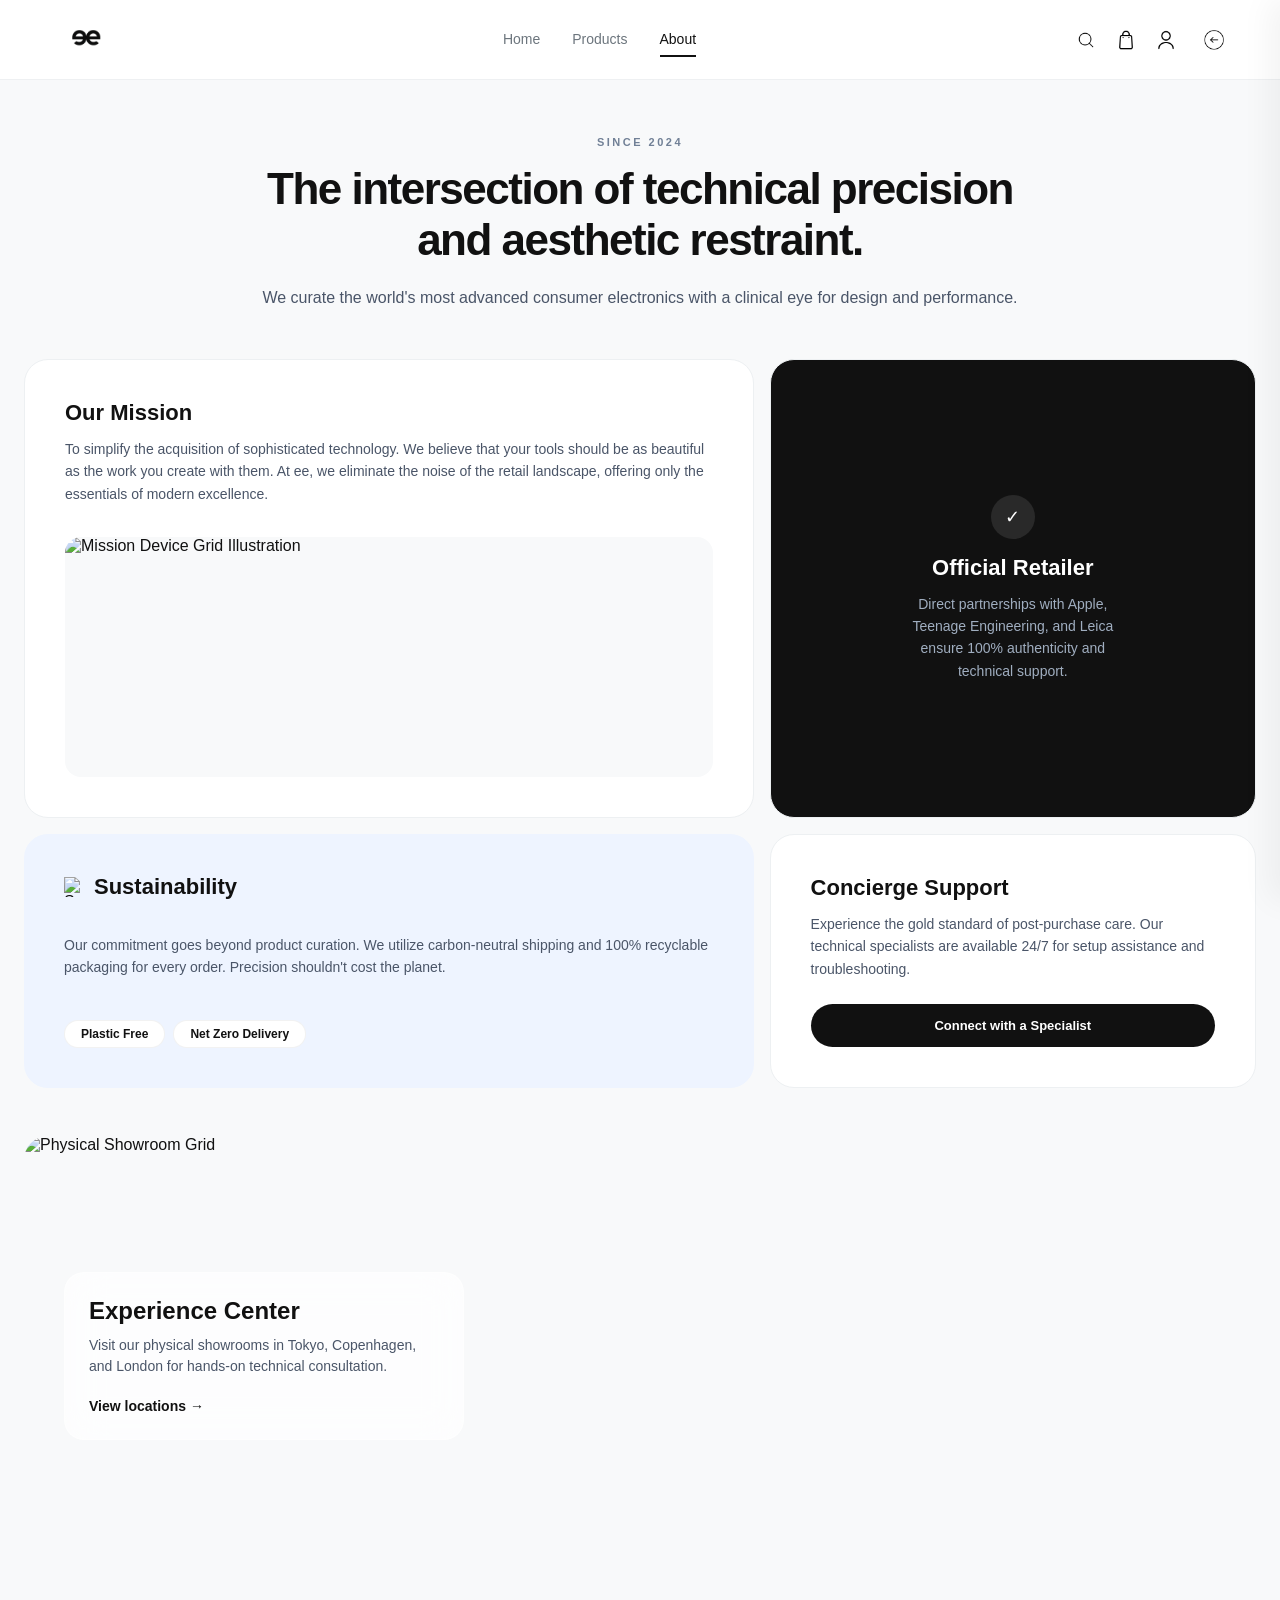
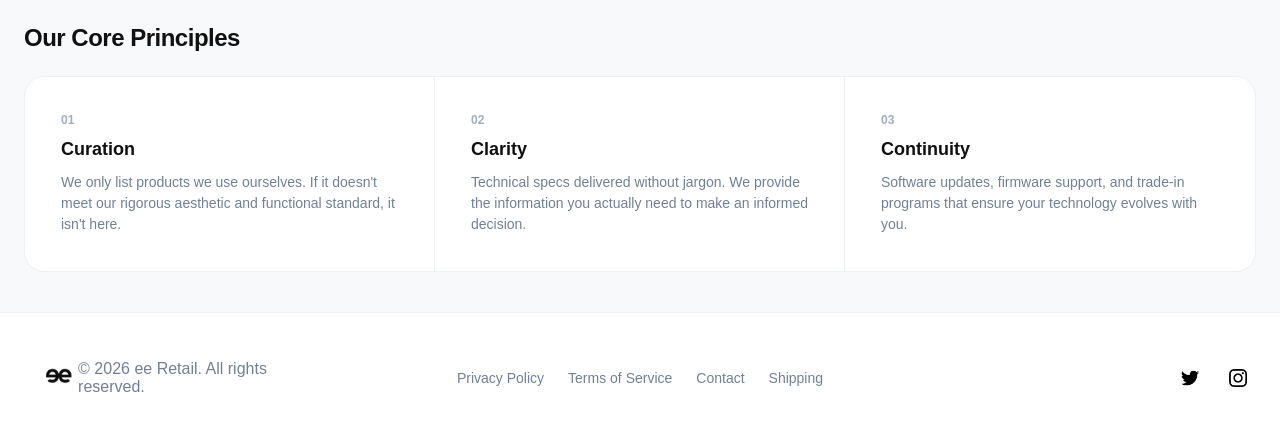
==== about.html @ ccc55a13 "first commit" ====
<!DOCTYPE html>
<html lang="en">
<head>
    <meta charset="UTF-8">
    <meta name="viewport" content="width=device-width, initial-scale=1.0">
    <title>ee | Technical Precision & Aesthetic Restraint</title>
    <link rel="stylesheet" href="index.css">
</head>
<body>

    <nav class="navbar">
        <div class="nav-container">
            <div class="brand-logo">
                <img src="ee logo.png" alt="ee logo">
            </div>
            <div class="nav-links-desktop">
                <a href="home.html">Home</a>
                <a href="products.html">Products</a>
                <a href="about.html" class="active">About</a>
            </div>
            <div class="nav-icons">
                <img src="magnifying-glass.png" alt="Search" class="nav-icon">
                <a href="cart.html" style="display:inline-block; line-height:0;"><img src="bag.png" alt="Cart" class="nav-icon"></a>
                <img src="user.png" alt="Account" class="nav-icon">
                <button class="nav-btn-menu" onclick="toggleSidebar()">
                    <span></span><span></span><span></span>
                </button>
                <div class="back-btn-container">
                <a href="home.html" class="back-btn-link">
                    <button class="back-btn" aria-label="Go back to home">
                        <img src="back-arrows.png" alt="back-arrow">
                    </button>
                </a>
            </div>
            </div>
        </div>
    </nav>

    <aside id="side-navbar" class="sidebar">
        <button onclick="toggleSidebar()" class="closeBtn">✕</button>
        <ul class="mobile-nav-links">
            <li><a href="home.html">Home</a></li>
            <li><a href="products.html">Products</a></li>
            <li><a href="about.html" class="active">About</a></li>
        </ul>
    </aside>
    <div id="overlay" onclick="toggleSidebar()"></div>

    <main class="global-main-container">
        <header class="about-hero-header">
            <span class="about-tagline">SINCE 2024</span>
            <h1>The intersection of technical precision and aesthetic restraint.</h1>
            <p>We curate the world's most advanced consumer electronics with a clinical eye for design and performance.</p>
        </header>

        <section class="asymmetric-grid-layout">
            <div class="showcase-card feature-mission-card">
                <h3>Our Mission</h3>
                <p>To simplify the acquisition of sophisticated technology. We believe that your tools should be as beautiful as the work you create with them. At ee, we eliminate the noise of the retail landscape, offering only the essentials of modern excellence.</p>
                <div class="card-inner-graphic-frame">
                    <img src="container.svg" alt="Mission Device Grid Illustration">
                </div>
            </div>

            <div class="showcase-card feature-retailer-card">
                <div class="verified-badge-pill">✓</div>
                <h3>Official Retailer</h3>
                <p>Direct partnerships with Apple, Teenage Engineering, and Leica ensure 100% authenticity and technical support.</p>
            </div>

            <div class="showcase-card feature-sustainability-card">
                <div class="card-header-icon-wrap">
                    <img src="Icon (1).png" alt="Sustainability Emblem">
                    <h3>Sustainability</h3>
                </div>
                <p>Our commitment goes beyond product curation. We utilize carbon-neutral shipping and 100% recyclable packaging for every order. Precision shouldn't cost the planet.</p>
                <div class="badge-row-container">
                    <span class="text-pill-badge">Plastic Free</span>
                    <span class="text-pill-badge">Net Zero Delivery</span>
                </div>
            </div>

            <div class="showcase-card feature-support-card">
                <h3>Concierge Support</h3>
                <p>Experience the gold standard of post-purchase care. Our technical specialists are available 24/7 for setup assistance and troubleshooting.</p>
                <button class="support-action-btn-dark">Connect with a Specialist</button>
            </div>
        </section>

        <section class="experience-center-hero-block">
            <img src="image.png" alt="Physical Showroom Grid" class="experience-bg-cover-media">
            <div class="experience-blur-overlay-box">
                <h2>Experience Center</h2>
                <p>Visit our physical showrooms in Tokyo, Copenhagen, and London for hands-on technical consultation.</p>
                <a href="#" class="experience-link-arrow">View locations <span class="arrow">→</span></a>
            </div>
        </section>

        <section class="principles-statement-block">
            <h2 class="principles-section-title">Our Core Principles</h2>
            <div class="principles-grid-row">
                <div class="principle-column-node">
                    <span class="principle-sequence-index">01</span>
                    <h3>Curation</h3>
                    <p>We only list products we use ourselves. If it doesn't meet our rigorous aesthetic and functional standard, it isn't here.</p>
                </div>
                <div class="principle-column-node">
                    <span class="principle-sequence-index">02</span>
                    <h3>Clarity</h3>
                    <p>Technical specs delivered without jargon. We provide the information you actually need to make an informed decision.</p>
                </div>
                <div class="principle-column-node">
                    <span class="principle-sequence-index">03</span>
                    <h3>Continuity</h3>
                    <p>Software updates, firmware support, and trade-in programs that ensure your technology evolves with you.</p>
                </div>
            </div>
        </section>
    </main>

    <footer class="global-footer">
      <div class="footer-left-block">
    <div class="footer-left-logo">
        <img src="ee logo.png" alt="brand-logo">
    </div>          
    
    <div class="footer-text-group">
        <p class="footer-copyright-text">© 2026 ee Retail. All rights reserved.</p>
    </div>
</div>
        <div class="footer-nav-links">
            <a href="#">Privacy Policy</a>
            <a href="#">Terms of Service</a>
            <a href="#">Contact</a>
            <a href="#">Shipping</a>
        </div>
       <div class="footer-social-tray">
            <a href="#" class="social-icon-btn"><img src="twitter.png" alt="twitter"></a>
            <a href="#" class="social-icon-btn"><img src="instagram.png" alt="instagram"></a>
        </div>
    </footer>

    <script>
        function toggleSidebar() {
            document.getElementById('side-navbar').classList.toggle('active');
            document.getElementById('overlay').classList.toggle('active');
        }
    </script>
</body>
</html>
---- index.css ----
/* ==========================================================================
   PART 1: 📱 EXTRA SMALL DEVICES (Default Mobile Layout - Under 576px)
   ========================================================================== */

* {
    margin: 0;
    padding: 0;
    box-sizing: border-box;
}
body {
    font-family: -apple-system, BlinkMacSystemFont, "Segoe UI", Roboto, Helvetica, Arial, sans-serif;
    background: #f8f9fa;
    color: #111111;
    overflow-x: hidden;
    -webkit-font-smoothing: antialiased;

    /* ADDED THESE NEW LINES */
    display: flex;
    flex-direction: column;
    min-height: 100vh;
}

/* Base Main Structural Wrapper for Mobile (Equal 20px padding) */
.global-main-container {
    width: 100%;
    margin: 0 auto;
    padding: 24px 20px;
    display: flex;
    flex-direction: column;
    gap: 32px;

    /* ADDED THIS NEW LINE */
    flex: 1;
}

/* 2. HEADER & NAVIGATION BAR (Mobile Baseline) */
.navbar {
    display: flex;
    align-items: center;
    justify-content: center;
    height: 70px; 
    background: #ffffff;
    border-bottom: 1px solid #eef0f2;
    position: sticky;
    top: 0;
    z-index: 999;
    padding: 0 20px;
}

.nav-container {
    display: flex;
    align-items: center;
    justify-content: space-between;
    width: 100%;
    max-width: 1400px;
    position: relative; /* REQUIRED: Lets the center container align perfectly to the navbar width */
}

.brand-logo {
    display: flex;
    align-items: center;
    cursor: pointer;
    z-index: 10; /* Keeps it clickable above the center layer */
}

.brand-logo img {
    height: 50px;
    object-fit: contain;
    display: block;
}

/* Hidden by default on mobile view */
.nav-links-desktop,
.checkout-pipeline-steps-container,
.catalog-filter-sidebar,
.cart-pane-header-row {
    display: none; 
}

.nav-icons {
    display: flex;
    align-items: center;
    gap: 20px;
}

.nav-icon {
    width: 20px;
    height: 20px;
    object-fit: contain;
    cursor: pointer;
    display: block;
}

/* Hamburger Configuration for Mobile View */
.nav-btn-menu {
    display: flex;
    flex-direction: column;
    gap: 5px;
    background: none;
    border: none;
    cursor: pointer;
    padding: 4px;
}

.nav-btn-menu span {
    display: block;
    width: 22px;
    height: 2px;
    background: #111111;
    border-radius: 2px;
}

/* 3. MOBILE ASIDE SIDEBAR CONTROL DRAWER */
.sidebar {
    position: fixed;
    top: 0;
    right: 0;
    width: 280px;
    height: 100vh;
    background: #ffffff;
    z-index: 1000;
    padding: 40px 24px;
    display: flex;
    flex-direction: column;
    gap: 32px;
    box-shadow: -10px 0 30px rgba(0,0,0,0.05);
    transform: translateX(100%);
}

.sidebar.active {
    transform: translateX(0);
}

.closeBtn {
    position: absolute;
    top: 24px;
    left: 24px;
    background: none;
    border: none;
    color: #111111;
    font-size: 20px;
    cursor: pointer;
}

.mobile-nav-links {
    list-style: none;
    display: flex;
    flex-direction: column;
    gap: 20px;
    margin-top: 40px;
}

.mobile-nav-links a {
    text-decoration: none;
    color: #6c757d;
    font-size: 18px;
    font-weight: 500;
    display: block;
    padding: 8px 0;
}

#overlay {
    display: none;
    position: fixed;
    inset: 0;
    background: rgba(0, 0, 0, 0.3);
    backdrop-filter: blur(4px);
    z-index: 998;
}

#overlay.active {
    display: block;
}

/* 4. PIPELINE STEP PROGRESS INDICATOR */
.pipeline-step-item {
    display: flex;
    align-items: center;
    gap: 8px;
    cursor: pointer;
}

.pipeline-step-item input[type="radio"] {
    position: relative;
    opacity: 1;
    width: 14px;
    height: 14px;
    cursor: pointer;
    accent-color: black;
}

.pipeline-step-item label {
    font-size: 12px;
    font-weight: 500;
    color: #8a94a0;
    cursor: pointer;
    user-select: none;
}

.pipeline-step-item input[type="radio"]:checked + label {
    color: #111111;
    font-weight: 600;
}

.pipeline-step-separator {
    width: 20px;
    height: 1px;
    background: #edf0f2;
}

/* NEW ADDITION: NEW CART HEADER COMPONENT (Mobile State) */

/* Clean & Contained Cart Header Alignment */
.cart-view-header {
    display: flex;
    align-items: flex-end; /* Bottom line perfectly aligns with both text and button */
    justify-content: space-between;
    width: 100%;
    padding:  20px 0; /* No external padding, stays inside the main boundaries */
    margin-bottom: 8px; /* Safe space before the table list starts */
    font-size:16px ;
}

.cart-main-title {
    font-size: 20px;
    font-weight: 700;
    color: #111111;
    letter-spacing: -0.5px;
    line-height: 1.2;
}

.cart-total-badge {
    color: #718096;
    font-weight: 500;
    font-size: 18px;
    margin-left: 6px;
}

.clear-cart-trigger {
    background: none;
    border: none;
    color: red;
    font-size: 14px;
    font-weight: 500;
    cursor: pointer;
    text-decoration: none;
    padding-bottom: 4px; 
    transition: color 0.2s ease;
}

.delete-icon {
    margin-right: 8px; 
}

/* Container box */
.back-btn-container {
    display: flex;
    align-items: center;
    padding: 12px 0;
    
    /* ADD THIS LINE TO FORCIBLY PUSH IT TO THE FAR RIGHT */
    margin-left: auto; 
}

/* The Button structural styles */
.back-btn {
    background: transparent;  /* Removes default gray button color */
    border: none;              /* Removes default border box */
    padding: 8px;              /* Hitbox area making it easy to click */
    cursor: pointer;          /* Shows the pointer hand on hover */
    display: inline-flex;
    align-items: center;
    justify-content: center;
    border-radius: 50%;        /* Makes the background area circular */
    transition: background-color 0.2s ease;
}


.back-btn:hover {
    background-color: #f3f4f6; /* Subtle light gray circle background on hover */
}

/* Responsive Arrow Image sizing */
.back-btn img {
    width: 20px;               /* Scales your arrow image perfectly */
    height: 20px;
    object-fit: contain;       /* Prevents image distortion */
    display: block;
}


.hero-showcase-block {
    display: flex;
    flex-direction: column; 
    background: #0b0b0c;
    border-radius: 24px;
    overflow: hidden;
    min-height: 480px;
}

.hero-text-content {
    flex: 1;
    padding: 40px 24px; 
    display: flex;
    flex-direction: column;
    justify-content: center;
}

.hero-context-tag {
    font-size: 11px;
    font-weight: 600;
    letter-spacing: 2px;
    color: #8e8e93;
    margin-bottom: 16px;
}

.hero-main-title {
    font-size: 32px; 
    font-weight: 700;
    color: #ffffff;
    line-height: 1.15;
    letter-spacing: -1px;
    margin-bottom: 16px;
}

.hero-body-desc {
    font-size: 15px;
    color: #aeaeac;
    line-height: 1.6;
    max-width: 320px;
    margin-bottom: 32px;
}

.hero-action-btn {
    display: inline-flex;
    align-items: center;
    gap: 8px;
    background: #ffffff;
    color: #111111;
    border: none;
    border-radius: 30px;
    padding: 14px 28px;
    font-size: 14px;
    font-weight: 600;
    cursor: pointer;
    width: fit-content;
}

.hero-media-wrapper {
    flex: 1;
    height: 280px; 
    width: 100%;
    overflow: hidden;
    display: flex;
    align-items: flex-end;
    justify-content: center;
}

.hero-media-wrapper img {
    width: 100%;
    height: 100%;
    object-fit: cover;
}

/* 6. ASYMMETRIC DASHBOARD PANEL TILES */
.asymmetric-split-grid {
    display: grid;
    grid-template-columns: 1fr; 
    gap: 16px;
}

.feature-panel-card {
    border-radius: 24px;
    overflow: hidden;
    padding: 40px;
    display: flex;
    box-shadow: 0 4px 20px rgba(0,0,0,0.01);
}

.bg-silver { background: #eef2f6; }
.bg-white { background: #ffffff; border: 1px solid #edf0f2; }
.bg-lavender { background: #e8edf5; }

.design-row-span {
    flex-direction: column; 
    align-items: flex-start;
    justify-content: space-between;
    gap: 24px;
    min-height: 240px;
}

.design-col-flex {
    flex-direction: column;
    align-items: flex-start;
    justify-content: space-between;
    gap: 32px;
    min-height: 380px;
}

.panel-info-section h2 {
    font-size: 22px;
    font-weight: 700;
    color: #111111;
    margin-bottom: 8px;
}

.panel-info-section p {
    font-size: 14px;
    color: #6c757d;
    line-height: 1.5;
    max-width: 240px;
}

.panel-text-link {
    font-size: 14px;
    font-weight: 600;
    color: #111111;
    text-decoration: none;
    display: inline-block;
    margin-top: 16px;
}

.panel-action-btn-dark {
    background: #111111;
    color: #ffffff;
    border: none;
    border-radius: 30px;
    padding: 12px 24px;
    font-size: 13px;
    font-weight: 600;
    cursor: pointer;
    width: 100%;
}

.panel-action-btn-outline {
    background: transparent;
    color: #111111;
    border: 1.5px solid #d1d5db;
    border-radius: 30px;
    padding: 11px 22px;
    font-size: 13px;
    font-weight: 600;
    cursor: pointer;
    margin-top: 16px;
}

.panel-img-frame {
    display: flex;
    align-items: center;
    justify-content: center;
}

.image-contain {
    width: 180px;
    height: 180px;
}

.image-contain img {
    width: 100%;
    height: 100%;
    object-fit: contain;
}

.square-frame {
    width: 100%;
    flex: 1;
}

.image-cover {
    width: 100%; 
    height: 180px;
    margin-top: 16px;
}

.image-cover img {
    width: 100%;
    height: 100%;
    object-fit: cover;
}

.accessory-shelf-section {
    display: flex;
    flex-direction: column;
    gap: 24px;
}

.shelf-header-container {
    display: flex;
    flex-direction: column; 
    align-items: flex-start;
    gap: 12px;
}

.shelf-main-title {
    font-size: 26px;
    font-weight: 700;
    letter-spacing: -0.5px;
    margin-bottom: 6px;
}

.shelf-sub-title {
    font-size: 14px;
    color: #6c757d;
}

.shelf-global-link {
    font-size: 14px;
    font-weight: 600;
    color: #111111;
    text-decoration: none;
}

.accessory-product-grid {
    display: grid;
    grid-template-columns: 1fr; 
    gap: 16px;
}

.accessory-item-card {
    background: #ffffff;
    border: 1px solid #edf0f2;
    border-radius: 20px;
    padding: 24px;
    display: flex;
    flex-direction: column;
}

.accessory-media-container {
    width: 100%;
    height: 160px;
    display: flex;
    align-items: center;
    justify-content: center;
    margin-bottom: 20px;
    background: #f8f9fa;
    border-radius: 12px;
}

.accessory-media-container img {
    max-width: 80%;
    max-height: 80%;
    object-fit: contain;
}

.accessory-meta-details {
    margin-bottom: 16px;
}

.accessory-meta-details h3 {
    font-size: 15px;
    font-weight: 600;
    color: #111111;
    margin-bottom: 4px;
}

.accessory-meta-details p {
    font-size: 14px;
    color: #6c757d;
    font-weight: 500;
}

.accessory-cart-btn {
    background: #111111;
    color: #ffffff;
    border: none;
    border-radius: 30px;
    padding: 10px 16px;
    font-size: 13px;
    font-weight: 600;
    cursor: pointer;
    margin-top: auto;
    width: 100%;
}

/* 7. CATALOG PRODUCT VIEWGRID MODULE */
.catalog-view-header {
    margin-bottom: 8px;
}

.catalog-main-title {
    font-size: 32px;
    font-weight: 700;
    letter-spacing: -0.5px;
    color: #111111;
    margin-bottom: 8px;
}

.catalog-sub-title {
    font-size: 14px;
    color: #6c757d;
    margin-bottom: 16px;
}

.catalog-breadcrumb-path {
    font-size: 13px;
    font-weight: 500;
    color: #a0aec0;
}

.catalog-breadcrumb-path .divider {
    margin: 0 4px;
}

.catalog-breadcrumb-path .current {
    color: #111111;
}

.catalog-workspace-layout {
    display: grid;
    grid-template-columns: 1fr; 
    gap: 32px;
    align-items: flex-start;
}

.count-badge {
    font-size: 11px;
    font-weight: 600;
    background: #edf2f7;
    color: #4a5568;
    padding: 2px 8px;
    border-radius: 20px;
}

.catalog-grid-display-pane {
    display: flex;
    flex-direction: column;
    gap: 32px;
}

.catalog-product-display-grid {
    display: grid;
    grid-template-columns: 1fr; 
    gap: 16px;
}

.grid-product-card {
    background: #ffffff;
    border: 1px solid #edf0f2;
    border-radius: 20px;
    overflow: hidden;
    display: flex;
    flex-direction: column;
}

.product-card-preview-window {
    width: 100%;
    height: 220px;
    background: #f8f9fa;
    display: flex;
    align-items: center;
    justify-content: center;
    position: relative;
    padding: 24px;
}

.product-card-preview-window img {
    max-width: 90%;
    max-height: 90%;
    object-fit: contain;
}

.product-badge-new {
    position: absolute;
    top: 16px;
    right: 16px;
    background: #111111;
    color: #ffffff;
    font-size: 11px;
    font-weight: 600;
    text-transform: uppercase;
    padding: 4px 10px;
    border-radius: 20px;
    letter-spacing: 0.5px;
}

.product-card-meta-info {
    padding: 24px;
    display: flex;
    flex-direction: column;
    flex: 1;
}

.product-card-meta-info h3 {
    font-size: 16px;
    font-weight: 600;
    color: #111111;
    margin-bottom: 4px;
}

.product-spec-snippet {
    font-size: 13px;
    color: #718096;
    line-height: 1.4;
    margin-bottom: 20px;
}

.product-purchase-footer {
    display: flex;
    align-items: center;
    justify-content: space-between;
    margin-top: auto;
}

.product-price-label {
    font-size: 16px;
    font-weight: 700;
    color: #111111;
}

.product-details-action-btn {
    background: #111111;
    color: #ffffff;
    border: none;
    border-radius: 20px;
    padding: 8px 16px;
    font-size: 12px;
    font-weight: 600;
    cursor: pointer;
}

.catalog-pagination-nav-bar {
    display: flex;
    align-items: center;
    justify-content: center;
    gap: 8px;
    margin-top: 16px;
}

.pagination-arrow-btn,
.pagination-page-number {
    width: 36px;
    height: 36px;
    border-radius: 50%;
    border: 1px solid #edf0f2;
    background: #ffffff;
    font-size: 13px;
    font-weight: 600;
    color: #4a5568;
    cursor: pointer;
    display: grid;
    place-content: center;
}

/* 8. PROMOTIONAL CALLOUT STRIP STRIPE */
.banner-promo-callout-block {
    display: flex;
    flex-direction: column; 
    background: #000000;
    border-radius: 24px;
    overflow: hidden;
    min-height: 340px;
    margin-top: 16px;
}

.promo-text-content-wrap {
    flex: 1.2;
    padding: 32px 24px; 
}

.promo-sub-context-tag {
    font-size: 11px;
    font-weight: 600;
    letter-spacing: 2px;
    color: #718096;
    display: block;
    margin-bottom: 12px;
}

.promo-main-heading {
    font-size: 32px;
    font-weight: 700;
    color: #ffffff;
    line-height: 1.2;
    letter-spacing: -0.5px;
    margin-bottom: 12px;
}

.promo-body-paragraph {
    font-size: 14px;
    color: #a0aec0;
    line-height: 1.5;
    max-width: 380px;
    margin-bottom: 28px;
}

.promo-action-link-btn {
    background: #ffffff;
    color: #111111;
    border: none;
    border-radius: 30px;
    padding: 12px 24px;
    font-size: 13px;
    font-weight: 600;
    cursor: pointer;
}

.promo-graphic-frame {
    width: 100%; 
    height: 200px;
    display: flex;
    align-items: center;
    justify-content: center;
    background: #0d0d0e;
}

.promo-graphic-frame img {
    height: 90%;
    object-fit: contain;
}

/* 9. ABOUT PLATFORM COMPANY TYPOGRAPHY */
.about-hero-header {
    text-align: center;
    max-width: 760px;
    margin: 16px auto 0;
}

.about-tagline {
    font-size: 11px;
    font-weight: 600;
    color: #718096;
    letter-spacing: 2.5px;
    display: block;
    margin-bottom: 16px;
}

.about-hero-header h1 {
    font-size: 28px; 
    font-weight: 700;
    line-height: 1.15;
    letter-spacing: -1.5px;
    color: #111111;
    margin-bottom: 20px;
}

.about-hero-header p {
    font-size: 16px;
    color: #4a5568;
    line-height: 1.6;
}

.asymmetric-grid-layout {
    display: grid;
    grid-template-columns: 1fr; 
    gap: 16px;
}

.showcase-card {
    background: #ffffff;
    border: 1px solid #edf0f2;
    border-radius: 24px;
    padding: 40px;
    display: flex;
    flex-direction: column;
}

.showcase-card h3 {
    font-size: 22px;
    font-weight: 700;
    color: #111111;
    margin-bottom: 12px;
}

.showcase-card p {
    font-size: 14px;
    color: #4a5568;
    line-height: 1.6;
}

.card-inner-graphic-frame {
    width: 100%;
    background: #f8f9fa;
    border-radius: 16px;
    margin-top: 32px;
    height: 240px;
    overflow: hidden;
    display: flex;
    align-items: center;
    justify-content: center;
}

.card-inner-graphic-frame img {
    width: 100%;
    height: 100%;
    object-fit: cover;
}

.feature-retailer-card {
    background: #111111;
    color: #ffffff;
    text-align: center;
    align-items: center;
    justify-content: center;
}

.feature-retailer-card h3 {
    color: #ffffff;
}

.feature-retailer-card p {
    color: #a0aec0;
    max-width: 240px;
}

.verified-badge-pill {
    width: 44px;
    height: 44px;
    border-radius: 50%;
    background: rgba(255,255,255,0.1);
    color: #ffffff;
    display: grid;
    place-content: center;
    font-size: 18px;
    margin-bottom: 16px;
}

.feature-sustainability-card {
    background: #eef4ff;
    border: none;
    justify-content: space-between;
    gap: 16px;
}

.card-header-icon-wrap {
    display: flex;
    align-items: center;
    gap: 10px;
}

.card-header-icon-wrap img {
    width: 20px;
    height: 20px;
    object-fit: contain;
}

.card-header-icon-wrap h3 {
    margin-bottom: 0;
}

.badge-row-container {
    display: flex;
    gap: 8px;
    margin-top: 8px;
}

.text-pill-badge {
    background: #ffffff;
    border: 1px solid rgba(0,0,0,0.05);
    padding: 6px 16px;
    font-size: 12px;
    font-weight: 600;
    color: #111111;
    border-radius: 20px;
}

.support-action-btn-dark {
    background: #111111;
    color: #ffffff;
    border: none;
    border-radius: 30px;
    padding: 14px 24px;
    font-size: 13px;
    font-weight: 600;
    cursor: pointer;
    width: 100%;
    margin-top: 24px;
}

.experience-center-hero-block {
    position: relative;
    border-radius: 24px;
    overflow: hidden;
    height: unset; 
    display: flex;
    flex-direction: column;
}

.experience-bg-cover-media {
    width: 100%;
    height: 100%;
    object-fit: cover;
}

.experience-blur-overlay-box {
    position: relative; 
    top: 0;
    left: 0;
    transform: translateY(0);
    background: rgba(255, 255, 255, 0.7);
    backdrop-filter: blur(20px);
    -webkit-backdrop-filter: blur(20px);
    border: 1px solid rgba(255,255,255,0.4);
    border-radius: 0 0 24px 24px;
    padding: 24px;
    max-width: 100%;
}

.experience-blur-overlay-box h2 {
    font-size: 24px;
    font-weight: 700;
    color: #111111;
    margin-bottom: 10px;
}

.experience-blur-overlay-box p {
    font-size: 14px;
    color: #4a5568;
    line-height: 1.5;
    margin-bottom: 20px;
}

.experience-link-arrow {
    font-size: 14px;
    font-weight: 700;
    color: #111111;
    text-decoration: none;
    display: inline-flex;
    align-items: center;
    gap: 4px;
}

.principles-statement-block {
    display: flex;
    flex-direction: column;
    gap: 24px;
}

.principles-section-title {
    font-size: 24px;
    font-weight: 700;
    color: #111111;
    letter-spacing: -0.5px;
}

.principles-grid-row {
    display: grid;
    grid-template-columns: 1fr; 
    background: #ffffff;
    border: 1px solid #edf0f2;
    border-radius: 20px;
    overflow: hidden;
}

.principle-column-node {
    padding: 36px;
    display: flex;
    flex-direction: column;
    gap: 12px;
}

.principle-sequence-index {
    font-size: 12px;
    font-weight: 700;
    color: #a0aec0;
}

.principle-column-node h3 {
    font-size: 18px;
    font-weight: 600;
    color: #111111;
}

.principle-column-node p {
    font-size: 14px;
    color: #718096;
    line-height: 1.5;
}

/* 10. CART ITEMS WORKSPACE LAYOUT (Equal Padding Baseline) */
.checkout-split-workspace-layout {
    display: flex;
    flex-direction: column; 
    width: 100%;
    gap: 24px;
    margin: 0 auto;
}

.checkout-items-left-pane {
    display: flex;
    flex-direction: column;
    gap: 24px;
    width: 100%;
    max-width: 100%;
}

.cart-listing-card-block {
    background: #ffffff;
    border: 1px solid #edf0f2;
    border-radius: 24px;
    padding: 32px;
}

.cart-items-interactive-list {
    display: flex;
    flex-direction: column;
}

.cart-product-item-row {
    display: grid;
    grid-template-columns: 1fr; 
    gap: 16px;
    justify-items: start;
    align-items: center;
    padding: 24px 0;
}

.cart-product-item-row:not(:last-child) {
    border-bottom: 1px solid #f1f3f5;
}

.cart-item-identity-wrap {
    display: flex;
    align-items: center;
    gap: 16px;
}

.cart-item-thumbnail-box {
    width: 72px;
    height: 72px;
    border-radius: 12px;
    display: flex;
    align-items: center;
    justify-content: center;
    padding: 8px;
    border: 1px solid rgba(0, 0, 0, 0.636);
}

.cart-item-thumbnail-box.bg-light { background: #f8f9fa; }

.cart-item-thumbnail-box img {
    max-width: 100%;
    max-height: 100%;
    object-fit: contain;
}

.cart-item-text-details h4 {
    font-size: 15px;
    font-weight: 600;
    color: #111111;
    margin-bottom: 2px;
}

.variant-label {
    font-size: 13px;
    color: #a0aec0;
}

.cart-item-quantity-interface {
    display: flex;
    align-items: center;
    background: #f1f3f5;
    border-radius: 20px;
    padding: 4px;
    width: fit-content;
}

.qty-adjust-btn {
    width: 28px;
    height: 28px;
    border: none;
    background: transparent;
    font-size: 16px;
    font-weight: 600;
    color: #4a5568;
    cursor: pointer;
    display: grid;
    place-content: center;
    border-radius: 50%;
}

.qty-display-value {
    font-size: 13px;
    font-weight: 600;
    min-width: 24px;
    text-align: center;
    color: #111111;
}

.cart-item-price-sum-remove-wrap {
    display: flex;
    align-items: center;
    width: 100%;
    justify-content: space-between; 
}

.cart-item-calculated-price {
    font-size: 15px;
    font-weight: 600;
    color: #111111;
}

.cart-item-remove-trigger-btn {
    background: none;
    border: none;
    color: #a0aec0;
    font-size: 14px;
    cursor: pointer;
    padding: 4px;
}

.checkout-inline-promo-banner-card {
    background: #000000;
    border-radius: 24px;
    padding: 32px 40px;
    display: flex;
    flex-direction: column; 
    gap: 24px;
    align-items: flex-start;
    overflow: hidden;
}

.inline-banner-text-details h4 {
    color: #ffffff;
    font-size: 20px;
    font-weight: 700;
    margin-bottom: 4px;
}

.inline-banner-text-details p {
    color: #a0aec0;
    font-size: 13px;
    margin-bottom: 20px;
}

.inline-banner-action-btn {
    background: #ffffff;
    color: #111111;
    border: none;
    border-radius: 20px;
    padding: 10px 20px;
    font-size: 12px;
    font-weight: 600;
    cursor: pointer;
}

.inline-banner-graphic-frame {
    height: 120px;
    width: 200px;
}

.inline-banner-graphic-frame img {
    width: 100%;
    height: 100%;
    object-fit: contain;
}

.checkout-summary-right-pane {
    width: 100%;
    max-width: 100%;
    background-color: #e7e7e7;
    padding: 20px;
    border-radius: 10px;
}

.summary-sticky-card-box {
    background: #ffffff;
    border: 1px solid #edf0f2;
    border-radius: 24px;
    padding: 32px;
}

.summary-card-title {
    font-size: 14px;
    font-weight: 700;
    text-transform: uppercase;
    letter-spacing: 0.5px;
    color: #111111;
    margin-bottom: 16px;
}

.summary-promo-input-field-row {
    display: flex;
    gap: 8px;
    margin-bottom: 24px;
}

.promo-text-input {
    flex: 1;
    background: #f8f9fa;
    border: 1px solid #edf0f2;
    border-radius: 12px;
    padding: 12px 16px;
    font-size: 14px;
    outline: none;
    color: #111111;
}

.promo-apply-action-btn {
    background: #111111;
    color: #ffffff;
    border: none;
    border-radius: 12px;
    padding: 0 24px;
    font-size: 14px;
    font-weight: 600;
    cursor: pointer;
}

.summary-ledger-financial-metrics-group {
    display: flex;
    flex-direction: column;
    gap: 16px;
    margin-bottom: 24px;
}

.ledger-row-node {
    display: flex;
    align-items: center;
    justify-content: space-between;
}

.ledger-metric-label {
    font-size: 14px;
    color: #4a5568;
}

.ledger-metric-value-output {
    font-size: 14px;
    font-weight: 600;
    color: #111111;
}

.text-muted-dim {
    opacity: 0.6;
}

.ledger-structural-divider {
    border: none;
    border-top: 1px solid #edf0f2;
    margin: 4px 0;
}

.ledger-total-row-highlight {
    padding-top: 4px;
}

.ledger-total-row-highlight .ledger-metric-label {
    font-size: 16px;
    font-weight: 700;
    color: #111111;
}

.ledger-total-row-highlight .ledger-metric-value-output-bold {
    font-size: 20px;
    font-weight: 700;
    color: #111111;
}

.summary-checkout-execution-btn {
    width: 100%;
    background: #111111;
    color: #ffffff;
    border: none;
    border-radius: 30px;
    padding: 16px;
    font-size: 15px;
    font-weight: 600;
    cursor: pointer;
}

/* Global Footer Mobile Baseline (Equal 20px Padding) */
.global-footer {
    display: flex;
    flex-direction: column;
    align-items: flex-start;
    gap: 24px;
    padding: 32px 20px; 
    width: 100%;
    box-sizing: border-box;
    border-top: 1px solid #eef0f2;
    background: #ffffff;
}

.footer-left-block {
    display: flex;
    flex-direction: row;          
    align-items: center; 
    gap: 6px; 
}

.footer-left-logo {
    display: flex;
    width: auto;   
    height: 50px;  /* CHANGED TO 50px TO PERFECTLY MATCH YOUR IMAGE HEIGHT */
}

.footer-left-logo img {
    max-width: 100%;
    height: 50px;
    object-fit: contain;
    display: block;
}

.footer-copyright-text {
    font-size: 16px;
    color: #718096;
    margin-left: -20px;
}

.footer-nav-links {
    display: flex;
    flex-wrap: wrap;
    gap: 16px 24px;
    
    /* ADD THESE TO FORCIBLY CENTER THE LINKS HORIZONTALLY WITH THE LOGO */
    align-items: center;
    align-content: center;
    margin: 0; 
}

.footer-nav-links a {
    text-decoration: none;
    color: #718096;
    font-size: 14px;
    font-weight: 500;
    
    /* REMOVE INLINE-BLOCK AND USE FLEX TO REMOVE TEXT BASELINE SHIFTS */
    display: flex;
    align-items: center;
    margin: 0;
    padding: 0;
    line-height: 1; /* Prevents font-family line heights from pushing the link box upward */
}

.footer-social-tray {
    display: flex;
    gap: 12px;
}

.social-icon-btn {
    width: 36px;
    height: 36px;
    border-radius: 50%;
   
    display: grid;
    place-content: center;
}

.social-icon-btn img {
    width: 18px;
    height: 18px;
    object-fit: contain;
}


/* ==========================================================================
   PART 2: 🖱️ HOVERS, TRANSITIONS & INTERACTIONS (Separated)
   ========================================================================== */

.nav-links-desktop a {
    transition: color 0.2s ease, border-color 0.2s ease;
}

.nav-links-desktop a:hover,
.nav-links-desktop a.active {
    color: #111111;
    border-color: #111111;
}

.nav-icon {
    transition: transform 0.2s ease;
}

.nav-icon:hover {
    transform: scale(1.05);
}

.sidebar {
    transition: transform 0.3s cubic-bezier(0.16, 1, 0.3, 1);
}

.mobile-nav-links a {
    transition: color 0.2s ease;
}

.mobile-nav-links a:hover,
.mobile-nav-links a.active {
    color: #111111;
}

.pipeline-step-item label {
    transition: color 0.2s ease, font-weight 0.2s ease;
}

.hero-action-btn {
    transition: background 0.2s ease;
}

.hero-action-btn:hover {
    background: #e5e5e7;
}

.panel-text-link:hover {
    text-decoration: underline;
}

.panel-action-btn-dark {
    transition: background 0.2s ease;
}

.panel-action-btn-dark:hover {
    background: #2d3135;
}

.panel-action-btn-outline {
    transition: border-color 0.2s ease;
}

.panel-action-btn-outline:hover {
    border-color: #111111;
}

.shelf-global-link:hover {
    text-decoration: underline;
}

.accessory-item-card {
    transition: transform 0.2s ease;
}

.accessory-cart-btn {
    transition: background 0.2s ease;
}

.accessory-cart-btn:hover {
    background: #2d3135;
}

.product-details-action-btn {
    transition: background 0.2s ease;
}

.product-details-action-btn:hover {
    background: #2d3135;
}

.pagination-arrow-btn,
.pagination-page-number {
    transition: all 0.2s ease;
}

.pagination-arrow-btn:hover,
.pagination-page-number:hover {
    background: #f8f9fa;
    border-color: #cbd5e0;
    color: #111111;
}

.promo-action-link-btn {
    transition: background 0.2s ease;
}

.promo-action-link-btn:hover {
    background: #e2e8f0;
}

.support-action-btn-dark {
    transition: background 0.2s ease;
}

.support-action-btn-dark:hover {
    background: #2d3135;
}

.experience-link-arrow:hover .arrow {
    transform: translateX(3px);
}

.experience-link-arrow .arrow {
    transition: transform 0.2s ease;
}

.qty-adjust-btn {
    transition: background 0.2s ease, color 0.2s ease;
}

.qty-adjust-btn:hover {
    background: #ffffff;
    color: #111111;
}

.cart-item-remove-trigger-btn {
    transition: color 0.2s ease;
}

.cart-item-remove-trigger-btn:hover {
    color: #e53e3e;
}

.inline-banner-action-btn {
    transition: background 0.2s ease;
}

.inline-banner-action-btn:hover {
    background: #edf2f7;
}

.promo-text-input {
    transition: border-color 0.2s ease;
}

.footer-nav-links a {
    transition: color 0.2s ease;
}

.footer-nav-links a:hover {
    color: #111111;
}

.clear-cart-trigger:hover {
    color: rgba(255, 0, 0, 0.714);;
}


/* ==========================================================================
   PART 3: 💻 MOBILE-FIRST RESPONSIVE MEDIA QUERIES (Breakdowns)
   ========================================================================== */

/* 📱 Small Devices (Landscape Phones / Small Tablets) */
@media (min-width: 576px) {
    .pipeline-step-item label { 
        font-size: 13px; 
    }
}

/* 📠 Medium Devices (Portrait Tablets & Laptop Baseline RESTORED) */
@media (min-width: 768px) {
    /* RESTORED: Original Desktop Main Container Structure */
    .global-main-container {
        padding: 40px 24px ;
        gap: 48px;
        max-width: 1280px;
    }
    
    /* RESTORED: Original Desktop Header Layout & Height */
    .navbar {
        height: 80px;
        padding: 0 48px;
    }
    
    .nav-container {
        max-width: 1400px;
    }
    
    .nav-links-desktop {
        display: flex;
        list-style: none;
        gap: 32px;
    }

    .nav-links-desktop a {
        text-decoration: none;
        color: #6c757d;
        font-size: 14px;
        font-weight: 500;
        padding: 8px 0;
        border-bottom: 2px solid transparent;
    }
    
    .nav-btn-menu {
        display: none;
    }
    
    .pipeline-step-item label { 
        font-size: 14px; 
    }

    /* RESTORED: Cart Header Desktop Typo Scaling */
    .cart-view-header {
        margin-bottom: 12px;
        
    }
    .cart-main-title {
        font-size: 25px;
    }
    .cart-total-badge {
        font-size: 23px;
    }
    .clear-cart-trigger{
        font-size: medium;
    }
    .hero-showcase-block {
        flex-direction: row;
    }
    
    .hero-text-content {
        padding: 64px;
    }
    
    .hero-main-title {
        font-size: 40px;
    }
    
    .hero-media-wrapper {
        height: 480px;
    }
    
    .asymmetric-split-grid {
        grid-template-columns: repeat(2, 1fr);
    }
    
    .design-row-span {
        flex-direction: row;
    }
    
    .image-cover {
        width: 220px;
        margin-top: 0;
    }
    
    .shelf-header-container {
        flex-direction: row;
        justify-content: space-between;
        align-items: flex-end;
    }
    
    .accessory-product-grid {
        grid-template-columns: repeat(2, 1fr);
    }
    
    .catalog-product-display-grid {
        grid-template-columns: repeat(2, 1fr);
    }
    
    .banner-promo-callout-block {
        flex-direction: row;
    }
    
    .promo-text-content-wrap {
        padding: 56px;
    }
    
    .promo-graphic-frame {
        width: auto;
        height: 340px;
    }
    
    .about-hero-header h1 {
        font-size: 36px;
    }
    
    .asymmetric-grid-layout {
        grid-template-columns: 1.2fr 0.8fr;
    }
    
    .experience-center-hero-block {
        height: 440px;
    }
    
    .experience-blur-overlay-box {
        position: absolute;
        top: 50%;
        left: 40px;
        transform: translateY(-50%);
        border-radius: 20px;
        max-width: 400px;
    }
    
    .principles-grid-row {
        grid-template-columns: repeat(3, 1fr);
    }
    
    .principle-column-node:not(:last-child) {
        border-right: 1px solid #edf0f2;
    }
    
    .checkout-split-workspace-layout {
        display: grid;
        grid-template-columns: 1fr;
    }
    
    /* RESTORED: Table Head Columns Visibility & Layout alignment */
    .cart-pane-header-row {
        display: grid;
        grid-template-columns: 1fr 120px 100px;
        padding-bottom: 16px;
        border-bottom: 1px solid #edf0f2;
        font-size: 13px;
        font-weight: 700;
        text-transform: uppercase;
        letter-spacing: 0.5px;
        color: #718096;
    }

    /* Core alignment rules for text labels in grid headers */
    .col-head-product { text-align: left; }
    .col-head-count { text-align: left; padding-left: 4px; }
    .col-head-price { text-align: right; padding-right: 28px; }
    
    .cart-product-item-row {
        grid-template-columns: 1fr 120px 100px;
        justify-items: stretch;
    }
    
    .cart-item-price-sum-remove-wrap {
        width: auto;
    }
    
    .checkout-inline-promo-banner-card {
        flex-direction: row;
    }
    .checkout-pipeline-steps-container {
    display: flex;
    align-items: center;
    gap: 16px;
    
    /* THE FIXED LAYOUT ENGINE */
    position: absolute;
    left: 50%;
    transform: translateX(-50%);
    
    margin: 0 auto;
}

    
    
    
    @media (min-width: 768px) {
    .global-footer {
        flex-direction: row;
        padding: 40px 24px;
        gap: 32px;
        
        
        justify-content: center; 
        align-items: center;
    }

    
    .footer-left-block {
        flex: 1;
        justify-content: flex-start;
    }

    
    .footer-nav-links {
        flex: 2;
        justify-content: center;
        text-align: center;
        margin: 0;
    }

    
    .footer-social-tray {
        flex: 1;
        justify-content: flex-end;
    }
}
}

/* 💻 Large Devices (Laptops / Landscape Tablets) */
@media (min-width: 992px) {
    .checkout-pipeline-steps-container {
        display: flex;
        align-items: center;
        gap: 16px;
    }
    
    .catalog-workspace-layout {
        grid-template-columns: 240px 1fr;
    }
    
    .catalog-filter-sidebar {
        display: block;
    }

    .catalog-filter-sidebar h3 {
        font-size: 14px;
        font-weight: 700;
        text-transform: uppercase;
        letter-spacing: 0.5px;
        color: #111111;
        margin-bottom: 16px;
    }

    .filter-group-box {
        display: flex;
        flex-direction: column;
        gap: 8px;
    }

    .filter-item {
        font-size: 14px;
        font-weight: 500;
        color: #4a5568;
        cursor: pointer;
        padding: 6px 12px;
        border-radius: 8px;
    }
    
    .catalog-product-display-grid {
        grid-template-columns: repeat(3, 1fr);
    }
    
    .accessory-product-grid {
        grid-template-columns: repeat(3, 1fr);
    }
    
    .checkout-split-workspace-layout {
        grid-template-columns: 1fr 360px;
    }
    
    .checkout-summary-right-pane {
        position: sticky;
        top: 104px;
        z-index: 10;
    }
}

/* 🖥️ Extra Large Devices (Desktops) */
@media (min-width: 1200px) {
    .hero-main-title {
        font-size: 48px;
    }
    
    .about-hero-header h1 {
        font-size: 44px;
    }
    
    .accessory-product-grid {
        grid-template-columns: repeat(4, 1fr);
    }
}

/* 📺 Extra Extra Large Devices (Large Monitors) */
@media (min-width: 1400px) {
    .global-main-container {
        max-width: 1400px;
    }
}
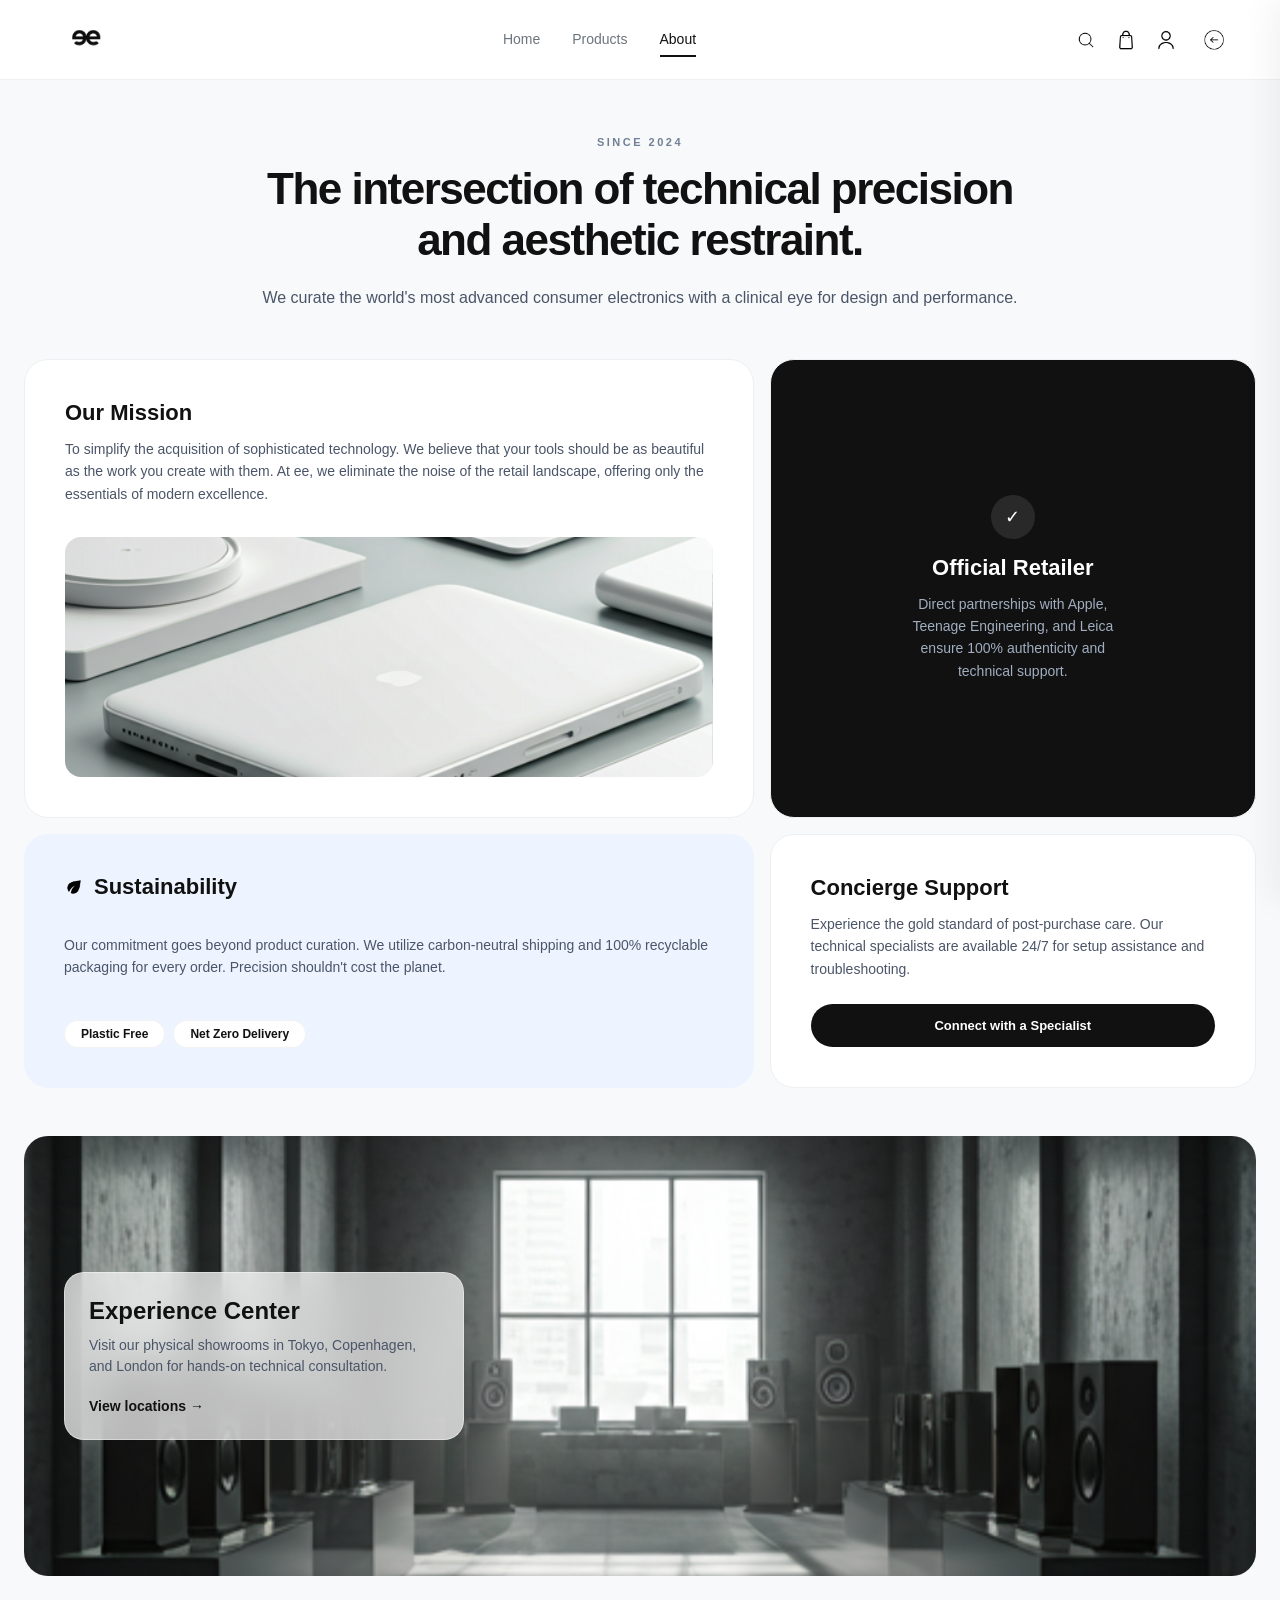
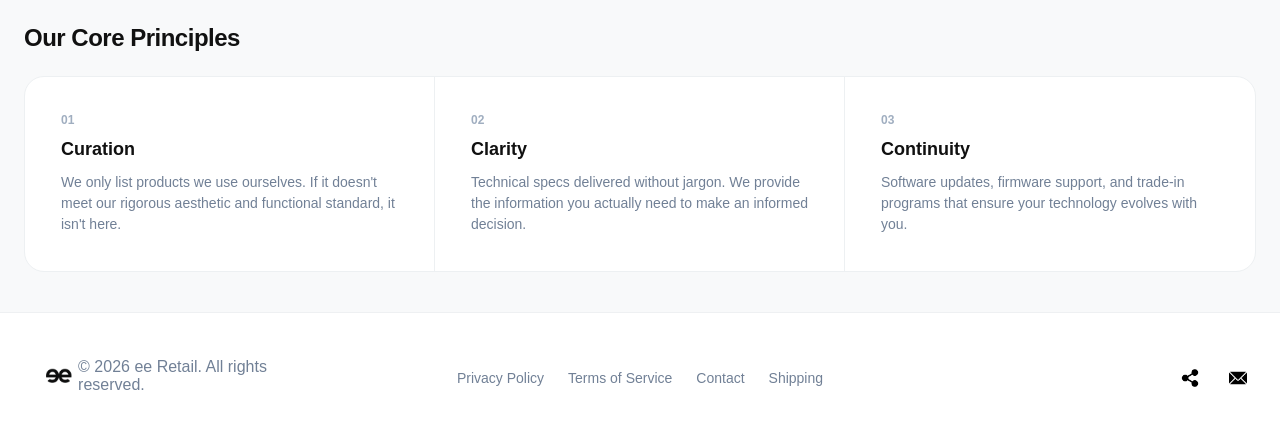
==== commit 9dba6624: "fixed image loading errors" ====
--- a/about.html
+++ b/about.html
@@ -14,37 +14,38 @@
                 <img src="ee logo.png" alt="ee logo">
             </div>
             <div class="nav-links-desktop">
-                <a href="home.html">Home</a>
+                <a href="index.html">Home</a>
                 <a href="products.html">Products</a>
                 <a href="about.html" class="active">About</a>
             </div>
             <div class="nav-icons">
                 <img src="magnifying-glass.png" alt="Search" class="nav-icon">
-                <a href="cart.html" style="display:inline-block; line-height:0;"><img src="bag.png" alt="Cart" class="nav-icon"></a>
+                <a href="cart.html" style="display:inline-block; line-height:0;">
+                <img src="bag.png" alt="Cart" class="nav-icon"></a>
                 <img src="user.png" alt="Account" class="nav-icon">
-                <button class="nav-btn-menu" onclick="toggleSidebar()">
+                <button class="nav-btn-menu">
                     <span></span><span></span><span></span>
                 </button>
                 <div class="back-btn-container">
-                <a href="home.html" class="back-btn-link">
-                    <button class="back-btn" aria-label="Go back to home">
-                        <img src="back-arrows.png" alt="back-arrow">
-                    </button>
-                </a>
-            </div>
+                    <a href="index.html" class="back-btn-link">
+                        <button class="back-btn" aria-label="Go back to home">
+                            <img src="back-arrows.png" alt="back-arrow">
+                        </button>
+                    </a>
+                </div>
             </div>
         </div>
     </nav>
 
     <aside id="side-navbar" class="sidebar">
-        <button onclick="toggleSidebar()" class="closeBtn">✕</button>
+        <button class="closeBtn">✕</button>
         <ul class="mobile-nav-links">
-            <li><a href="home.html">Home</a></li>
+            <li><a href="index.html">Home</a></li>
             <li><a href="products.html">Products</a></li>
             <li><a href="about.html" class="active">About</a></li>
         </ul>
     </aside>
-    <div id="overlay" onclick="toggleSidebar()"></div>
+    <div id="overlay"></div>
 
     <main class="global-main-container">
         <header class="about-hero-header">
@@ -58,7 +59,7 @@
                 <h3>Our Mission</h3>
                 <p>To simplify the acquisition of sophisticated technology. We believe that your tools should be as beautiful as the work you create with them. At ee, we eliminate the noise of the retail landscape, offering only the essentials of modern excellence.</p>
                 <div class="card-inner-graphic-frame">
-                    <img src="container.svg" alt="Mission Device Grid Illustration">
+                    <img src="about-1.svg" alt="Mission Device Grid Illustration">
                 </div>
             </div>
 
@@ -70,7 +71,7 @@
 
             <div class="showcase-card feature-sustainability-card">
                 <div class="card-header-icon-wrap">
-                    <img src="Icon (1).png" alt="Sustainability Emblem">
+                    <img src="eco.png" alt="Sustainability Emblem">
                     <h3>Sustainability</h3>
                 </div>
                 <p>Our commitment goes beyond product curation. We utilize carbon-neutral shipping and 100% recyclable packaging for every order. Precision shouldn't cost the planet.</p>
@@ -88,11 +89,11 @@
         </section>
 
         <section class="experience-center-hero-block">
-            <img src="image.png" alt="Physical Showroom Grid" class="experience-bg-cover-media">
+            <img src="about-2.svg" alt="Physical Showroom Grid" class="experience-bg-cover-media">
             <div class="experience-blur-overlay-box">
                 <h2>Experience Center</h2>
                 <p>Visit our physical showrooms in Tokyo, Copenhagen, and London for hands-on technical consultation.</p>
-                <a href="#" class="experience-link-arrow">View locations <span class="arrow">→</span></a>
+                <a href="about.html" class="experience-link-arrow">View locations <span class="arrow">→</span></a>
             </div>
         </section>
 
@@ -119,32 +120,26 @@
     </main>
 
     <footer class="global-footer">
-      <div class="footer-left-block">
-    <div class="footer-left-logo">
-        <img src="ee logo.png" alt="brand-logo">
-    </div>          
-    
-    <div class="footer-text-group">
-        <p class="footer-copyright-text">© 2026 ee Retail. All rights reserved.</p>
-    </div>
-</div>
+        <div class="footer-left-block">
+            <div class="footer-left-logo">
+                <img src="ee logo.png" alt="brand-logo">
+            </div>          
+            <div class="footer-text-group">
+                <p class="footer-copyright-text">© 2026 ee Retail. All rights reserved.</p>
+            </div>
+        </div>
         <div class="footer-nav-links">
             <a href="#">Privacy Policy</a>
             <a href="#">Terms of Service</a>
-            <a href="#">Contact</a>
-            <a href="#">Shipping</a>
+            <a href="about.html">Contact</a>
+            <a href="products.html">Shipping</a>
         </div>
-       <div class="footer-social-tray">
-            <a href="#" class="social-icon-btn"><img src="twitter.png" alt="twitter"></a>
-            <a href="#" class="social-icon-btn"><img src="instagram.png" alt="instagram"></a>
+        <div class="footer-social-tray">
+            <a href="#" class="social-icon-btn"><img src="share.png" alt="share"></a>
+            <a href="#" class="social-icon-btn"><img src="email.png" alt="email"></a>
         </div>
     </footer>
 
-    <script>
-        function toggleSidebar() {
-            document.getElementById('side-navbar').classList.toggle('active');
-            document.getElementById('overlay').classList.toggle('active');
-        }
-    </script>
+    <script src="index.js"></script>
 </body>
 </html>
--- a/index.css
+++ b/index.css
@@ -252,9 +252,55 @@
     margin-right: 8px; 
 }
 
+
+
+
+
+
+
+.nav-btn-menu {
+    display: none; 
+}
+
+
+@media (max-width: 768px) {
+    .back-btn-container {
+        display: none ; 
+    }
+    .nav-btn-menu {
+        display: flex ;
+    }
+}
+
+
+
+
+
+
+
+
+
+
+
+
+
+
+
+
+
+
+
+
+
+
+
+
+
+
+
 /* Container box */
 .back-btn-container {
-    display: flex;
+    display: inline-block;
     align-items: center;
     padding: 12px 0;
     
@@ -448,6 +494,7 @@
     display: flex;
     align-items: center;
     justify-content: center;
+    
 }
 
 .image-contain {
@@ -476,6 +523,7 @@
     width: 100%;
     height: 100%;
     object-fit: cover;
+   
 }
 
 .accessory-shelf-section {
@@ -1395,6 +1443,7 @@
     font-size: 16px;
     color: #718096;
     margin-left: -20px;
+    margin-bottom: 5px;
 }
 
 .footer-nav-links {
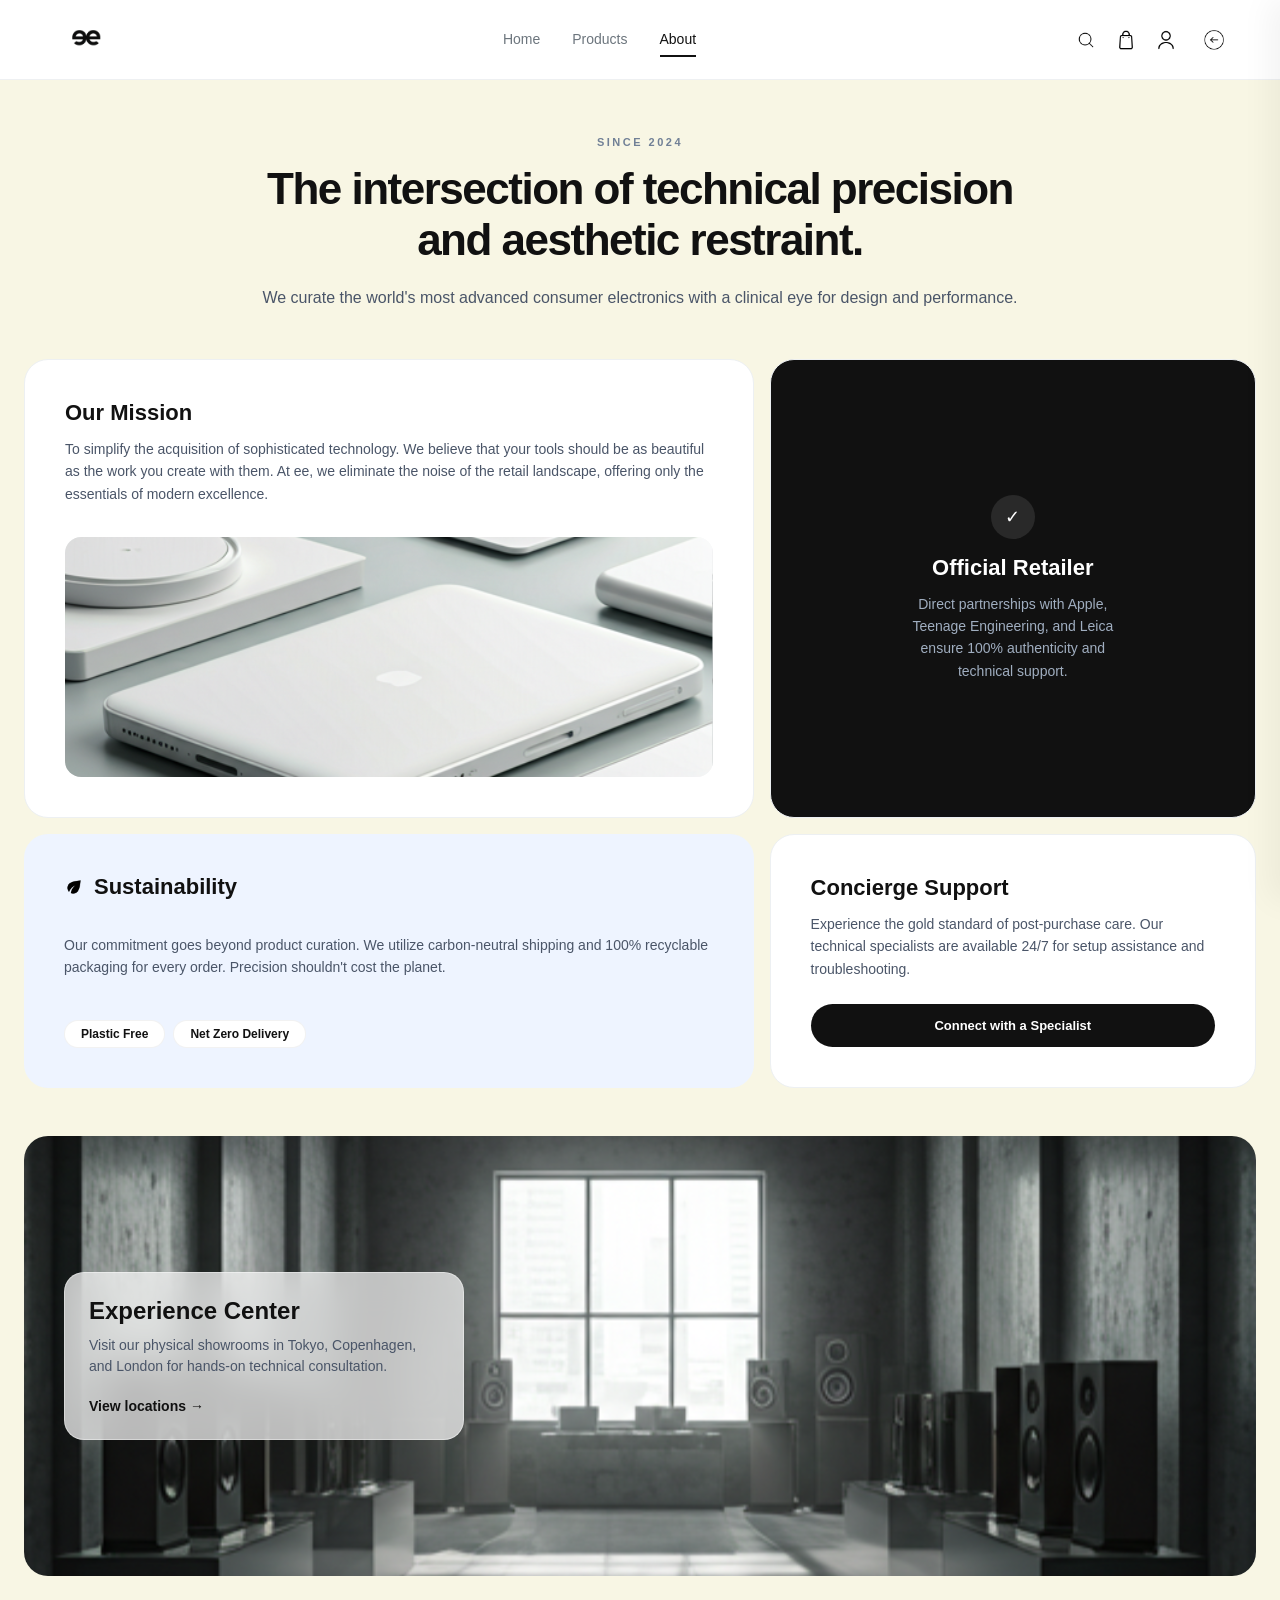
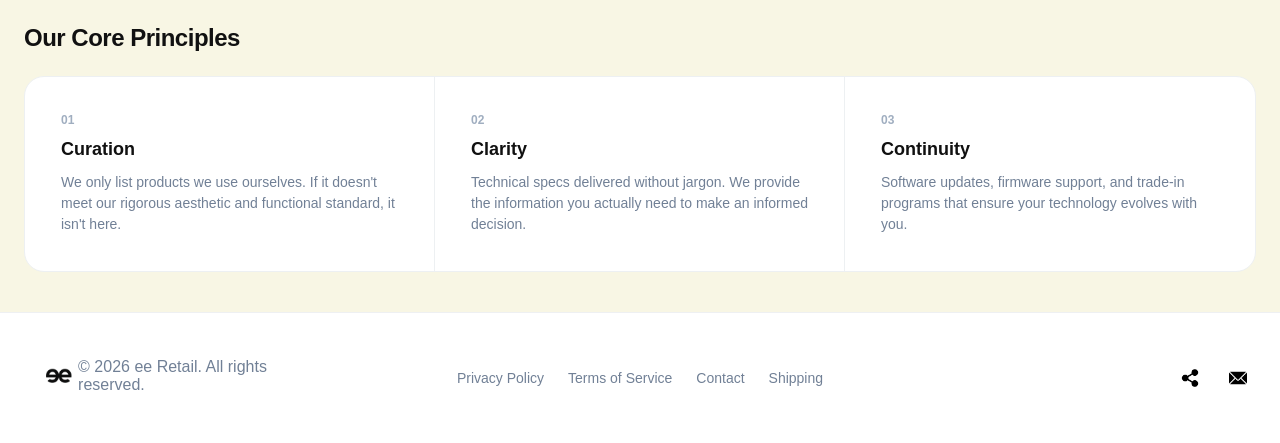
==== commit 33cc5c78: "bg changed" ====
--- a/about.html
+++ b/about.html
@@ -132,7 +132,7 @@
             <a href="#">Privacy Policy</a>
             <a href="#">Terms of Service</a>
             <a href="about.html">Contact</a>
-            <a href="products.html">Shipping</a>
+            <a href="#">Shipping</a>
         </div>
         <div class="footer-social-tray">
             <a href="#" class="social-icon-btn"><img src="share.png" alt="share"></a>
--- a/index.css
+++ b/index.css
@@ -9,8 +9,8 @@
 }
 body {
     font-family: -apple-system, BlinkMacSystemFont, "Segoe UI", Roboto, Helvetica, Arial, sans-serif;
-    background: #f8f9fa;
-    color: #111111;
+    background: #ebe4ae53;
+    color: #c9c9c9;
     overflow-x: hidden;
     -webkit-font-smoothing: antialiased;
 
@@ -427,13 +427,7 @@
 .bg-white { background: #ffffff; border: 1px solid #edf0f2; }
 .bg-lavender { background: #e8edf5; }
 
-.design-row-span {
-    flex-direction: column; 
-    align-items: flex-start;
-    justify-content: space-between;
-    gap: 24px;
-    min-height: 240px;
-}
+
 
 .design-col-flex {
     flex-direction: column;
@@ -454,7 +448,7 @@
     font-size: 14px;
     color: #6c757d;
     line-height: 1.5;
-    max-width: 240px;
+    max-width: 540px;
 }
 
 .panel-text-link {
@@ -479,6 +473,10 @@
 }
 
 .panel-action-btn-outline {
+    display: flex;
+    justify-content: center; /* Changed to center so the text inside stays centered */
+    align-self: flex-end;    /* This pushes the entire button to the right side of the card */
+    
     background: transparent;
     color: #111111;
     border: 1.5px solid #d1d5db;
@@ -488,10 +486,12 @@
     font-weight: 600;
     cursor: pointer;
     margin-top: 16px;
+    margin-right: 0;
 }
 
 .panel-img-frame {
     display: flex;
+    flex-direction: row;
     align-items: center;
     justify-content: center;
     
@@ -541,6 +541,7 @@
 
 .shelf-main-title {
     font-size: 26px;
+    color: #000000;
     font-weight: 700;
     letter-spacing: -0.5px;
     margin-bottom: 6px;
@@ -843,17 +844,19 @@
 }
 
 .promo-graphic-frame {
-    width: 100%; 
-    height: 200px;
+    width: 80%; 
+    height: 180px;
     display: flex;
     align-items: center;
     justify-content: center;
-    background: #0d0d0e;
+    background: black;
 }
 
 .promo-graphic-frame img {
-    height: 90%;
+    height: 80%;
+    width: 100%;
     object-fit: contain;
+    border-radius: 10px;
 }
 
 /* 9. ABOUT PLATFORM COMPANY TYPOGRAPHY */
@@ -1748,9 +1751,41 @@
         grid-template-columns: repeat(2, 1fr);
     }
     
-    .design-row-span {
-        flex-direction: row;
-    }
+    /* Update the global properties for the column cards */
+.design-col-flex {
+    display: flex;
+    flex-direction: column;
+    justify-content: space-between;
+    align-items: flex-start; /* Keeps text left-aligned */
+    padding: 40px 32px;
+    height: 100%;
+    box-sizing: border-box;
+}
+
+.design-col-flex .panel-info-section {
+    text-align: left; /* Anchors typography to the left edge */
+    width: 100%;
+}
+
+/* Force all image boxes to scale up beautifully in laptop grids */
+
+    .design-col-flex .panel-img-frame.square-frame,
+    .design-col-flex .panel-img-frame {
+        width: 100%;
+        max-width: 340px ; /* Scale target size matching AirPods */
+        aspect-ratio: 1 / 1 ;
+        margin: 24px auto ; /* Centers the large square inside the card */
+        display: flex ;
+        justify-content: center ;
+        align-items: center ;
+    }
+
+    .design-col-flex .panel-img-frame img {
+        width: 100% ;
+        height: 100% ;
+        object-fit: contain ; /* Keeps product assets sharp and uniform */
+    }
+
     
     .image-cover {
         width: 220px;
@@ -1859,6 +1894,43 @@
     transform: translateX(-50%);
     
     margin: 0 auto;
+
+@media (min-width: 768px) {
+  /* Fix the 1st and 4th card horizontal alignment */
+  .design-row-span {
+    display: flex !important;
+    flex-direction: row !important; /* Fixed the typo */
+    align-items: center !important;
+    justify-content: space-between !important;
+    gap: 32px !important;
+  }
+
+  /* Force the text box to only take half the card width */
+  .design-row-span .panel-info-section {
+    flex: 1 !important;
+    text-align: left !important;
+  }
+
+  /* Force the image wrapper to expand to a large, matching size */
+  .design-row-span .panel-img-frame {
+    flex: 1 !important;
+    display: flex !important;
+    justify-content: center !important;
+    align-items: center !important;
+    width: 100% !important;
+    max-width: 280px !important; /* Controls the size of the Watch/MacBook */
+    height: auto !important;
+    aspect-ratio: 1 / 1 !important;
+  }
+
+  /* Fix the scaling rules inside the 1st and 4th cards */
+  .design-row-span .panel-img-frame img {
+    width: 100% !important;
+    height: 100% !important;
+    object-fit: contain !important;
+  }
+}
+
 }
 
     
@@ -1954,7 +2026,11 @@
         top: 104px;
         z-index: 10;
     }
-}
+
+  
+}
+
+
 
 /* 🖥️ Extra Large Devices (Desktops) */
 @media (min-width: 1200px) {
